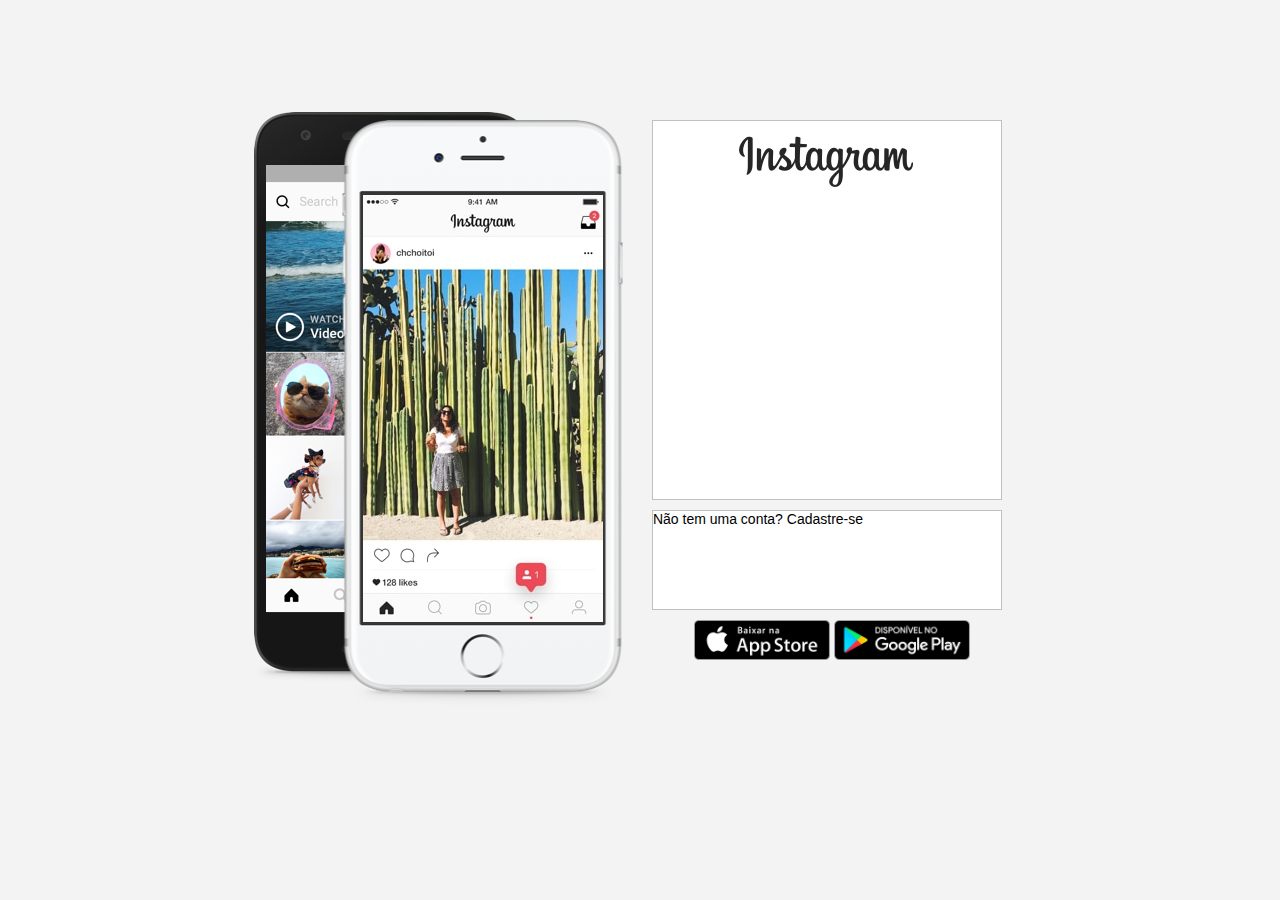
==== index.html @ 13cc534c "Commit Incial" ====
<!DOCTYPE html>
<html>
    <head>
        <meta charset="utf-8">
        <meta name="viewport" content="width=device-width, initial-scale=1.0">
        <link rel="icon" href="favicon.ico">
        <title>Instagram</title>
        <link rel="stylesheet" href="css/estilo.css">
        <script src="js/script.js"></script>

    </head>
    <body>
        <div class="wrapper-instagram">
            <div class="esq">
                <img id="trocarimg" src="" alt="">
            </div>
           <div class="dir">
                <div class="login01">
                    <h1 class="lginst"></h1>
                    
                </div>
                <div class="login02">
                    <p>Não tem uma conta? Cadastre-se</p>
                </div>
                <div class="login03">
                    <img class="icone" src="img/appstore.png" alt="">
                    <img class="icone" src="img/googleplay.png" alt="">
                </div>
           </div>
        </div>

        <script>
            window.onload = function() {

                img01();

            };

        </script>

    </body>
</html>
---- css/estilo.css ----
* {
    padding: 0;
    margin: 0;
    box-sizing: border-box;
    text-decoration: none;
    font-family: sans-serif;
    font-size: 14px;
}
body {
    width: 100%;
    min-height: 100vh;
    background-color: rgb(243, 243, 243);
    margin: 0;
    padding: 0;
    display: flex;
    justify-content: center;
}
div .wrapper-instagram {
    /* display: inline-block; */
}
div .esq {
    width: 454px;
    height: 618px;
    background-image: url("../img/mobile.png");
    display: inline-block;
}
div .dir {
    width: 454px;
    height: 618px;
    display: inline-block;
    position: relative;
    top: 138px;
    margin: -28px;
}
div .esq #trocarimg{
    width: 240px;
    height: 427px;
    position: relative;
    left: 151px;
    top: 100px;
    /* transition: 10s; */
}
div .dir .login01 {
    width: 350px;
    height: 380px;
    background-color: white;
    border: 1px solid silver;
    padding: 15px;
    margin: 10px;
}
div .dir .login01 h1.lginst {
    background-image: url("../img/32f0a4f27407.png");
    background-repeat: no-repeat;
    background-position: 0 -130px;
    height: 51px;
    width: 175px;
    margin: auto;
}


div .dir .login02 {
    width: 350px;
    height: 100px;
    background-color: white;
    border: 1px solid silver;
    position: relative;
    /* left: 10px; */
    margin: 10px;
    /* background-color: rgba(var(--d87,255,255,255),1);
    border: 1px solid rgba(var(--b6a,219,219,219),1); */
}
div .dir .login03 {
    width: 350px;
    height: 100px;
    position: relative;
    /* left: 10px; */
    margin: auto;
}
div .dir .login03 .icone {
    width: 136px;
    height: 40px;
}





/* 
div .logo-instagram {
    background-image: url("../img/32f0a4f27407.png");
    background-repeat: no-repeat;
    display: inline-block;
    margin: 4px 4px;
}


div .logo-instagram li {
    background-position: -429px 0px;
}
.corpo {
    position: relative;
    margin: auto;
} */
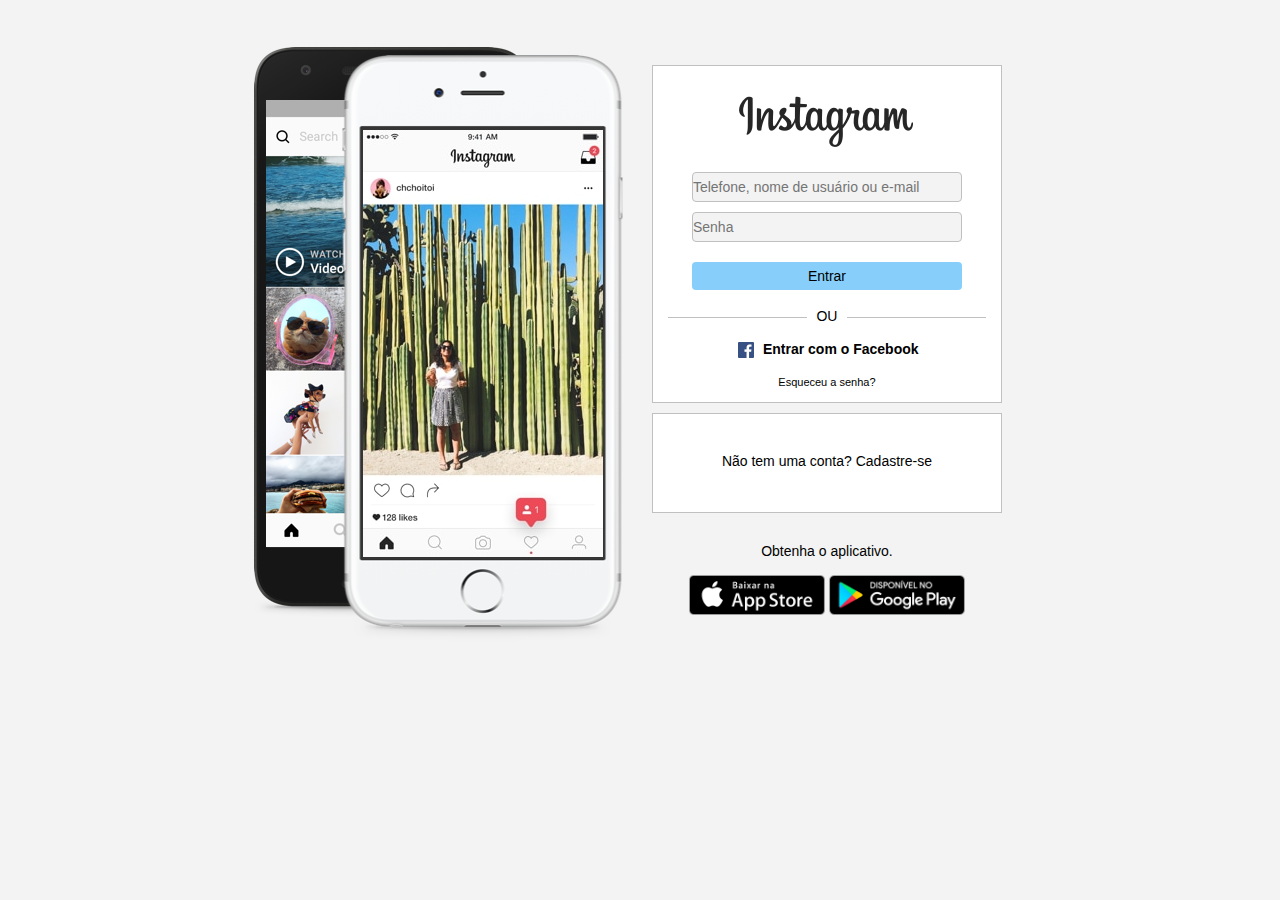
==== commit 0d073209: "Entrega do exercicio" ====
--- a/index.html
+++ b/index.html
@@ -17,12 +17,23 @@
            <div class="dir">
                 <div class="login01">
                     <h1 class="lginst"></h1>
+                    <div class="form-user">
+                        <input class="input-login" type="text" placeholder="Telefone, nome de usuário ou e-mail"> <br>
+                        <input class="input-login" type="password" placeholder="Senha"> <br>
+                        <button>Entrar</button>
+                    </div>
+                    <div class="linha-cinza"></div>
+                    <div class="texto-ou">OU</div>
+
+                    <div class="facebook-logo"></div><h2 class="texto-facebook">Entrar com o Facebook</h2>
                     
+                    <p class="texto-esqueceu">Esqueceu a senha?</p>
                 </div>
                 <div class="login02">
-                    <p>Não tem uma conta? Cadastre-se</p>
+                    <p class="texto-cadastre">Não tem uma conta? Cadastre-se</p>
                 </div>
                 <div class="login03">
+                    <p>Obtenha o aplicativo.</p><br>
                     <img class="icone" src="img/appstore.png" alt="">
                     <img class="icone" src="img/googleplay.png" alt="">
                 </div>
@@ -33,7 +44,7 @@
             window.onload = function() {
 
                 img01();
-
+                
             };
 
         </script>
--- a/css/estilo.css
+++ b/css/estilo.css
@@ -15,8 +15,11 @@
     display: flex;
     justify-content: center;
 }
-div .wrapper-instagram {
+body div.wrapper-instagram {
     /* display: inline-block; */
+    position: relative;
+    top: -55px;
+
 }
 div .esq {
     width: 454px;
@@ -38,11 +41,11 @@
     position: relative;
     left: 151px;
     top: 100px;
-    /* transition: 10s; */
+    /* transition-delay : 1s; */
 }
 div .dir .login01 {
     width: 350px;
-    height: 380px;
+    height: 338px;
     background-color: white;
     border: 1px solid silver;
     padding: 15px;
@@ -55,9 +58,9 @@
     height: 51px;
     width: 175px;
     margin: auto;
+    top: 15px;
+    position: relative;
 }
-
-
 div .dir .login02 {
     width: 350px;
     height: 100px;
@@ -73,15 +76,87 @@
     width: 350px;
     height: 100px;
     position: relative;
-    /* left: 10px; */
-    margin: auto;
+    left: 10px;
+    margin: 0px;
+    text-align: center;
+    top: 20px;
 }
 div .dir .login03 .icone {
     width: 136px;
     height: 40px;
 }
+div .form-user {
+    width: 270px;
+    left: 24px;
+    top: 40px;
+    position: relative;
+}
+div .form-user input.input-login {
+    background-color: rgb(243, 243, 243);
+    color: silver;
+    border: solid 1px silver;
+    height: 30px;
+    line-height: 30px;
+    width: 270px;
+    border-radius: 4px;
+    margin-bottom: 10px;
+}
+div .form-user button{
+    background-color: lightskyblue;
+    border: none;
+    position: absolute;
+    height: 28px;
+    width: 270px;
+    border-radius: 4px;
+    margin-top: 10px;
+    /* right: 22px;
+    top: 2px; */
+ }
 
-
+div .login01 .linha-cinza{
+    height: 1px;
+    background-color: silver;
+    position: relative;
+    top: 105px;
+}
+div .login01 .texto-ou {
+    width: 40px;
+    background-color: white;
+    position: relative;
+    top: 95px;
+    margin: auto;
+    text-align: center;
+}
+div .login01 .facebook-logo{
+    background-image: url("../img/32f0a4f27407.png");
+    background-repeat: no-repeat;
+    background-position: -414px -259px;
+    height: 16px;
+    width: 17px;
+    margin: auto;
+    top: 113px;
+    position: relative;
+    left: -80px;
+}
+div .login01 .texto-facebook{
+    position: relative;
+    top: 96px;
+    left: 95px;
+}
+div .login01 .texto-esqueceu{
+    position: relative;
+    top: 115px;
+    left: 0;
+    font-size: 11px;
+    text-align: center;
+}
+div .login02 .texto-cadastre{
+    position: relative;
+    top: 39px;
+    left: 0;
+    font-size: 14px;
+    text-align: center;
+}
 
 
 
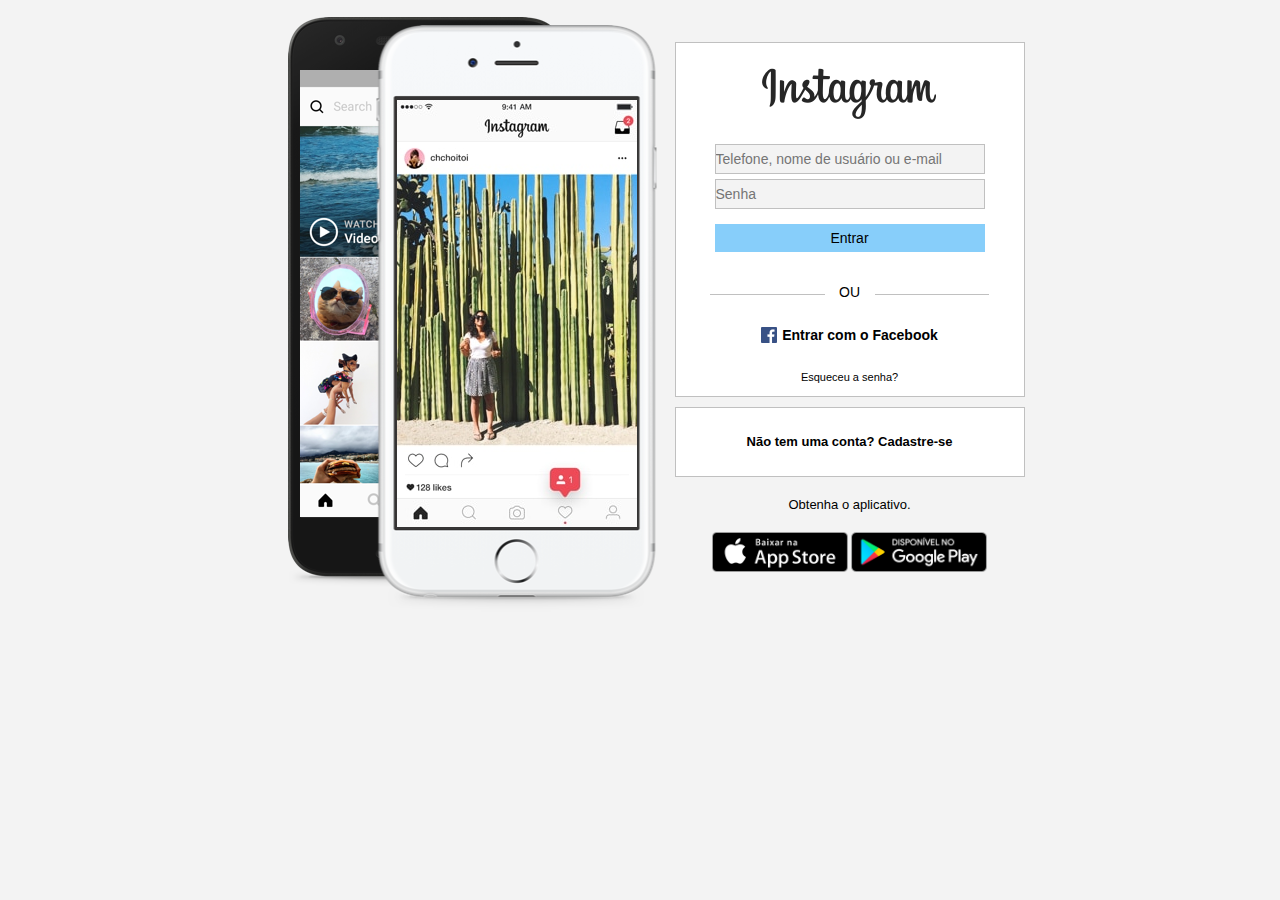
==== commit 1da58bbb: "Entrega do exercicio - atualizado" ====
--- a/index.html
+++ b/index.html
@@ -16,26 +16,33 @@
             </div>
            <div class="dir">
                 <div class="login01">
+
                     <h1 class="lginst"></h1>
+                    
                     <div class="form-user">
-                        <input class="input-login" type="text" placeholder="Telefone, nome de usuário ou e-mail"> <br>
-                        <input class="input-login" type="password" placeholder="Senha"> <br>
-                        <button>Entrar</button>
+                        <form action="" method="post">
+                            <input class="input-login" type="text" placeholder="Telefone, nome de usuário ou e-mail"> <br>
+                            <input class="input-login" type="password" placeholder="Senha"> <br>
+                            <button>Entrar</button>
+                        </form>
                     </div>
+
                     <div class="linha-cinza"></div>
                     <div class="texto-ou">OU</div>
 
-                    <div class="facebook-logo"></div><h2 class="texto-facebook">Entrar com o Facebook</h2>
+                    <div class="facebook-logo"><img src="img/facebook.png"><h2 class="texto-facebook">Entrar com o Facebook</h2></div>
                     
                     <p class="texto-esqueceu">Esqueceu a senha?</p>
                 </div>
                 <div class="login02">
-                    <p class="texto-cadastre">Não tem uma conta? Cadastre-se</p>
+                    <h3 class="texto-cadastre">Não tem uma conta? Cadastre-se</h3>
                 </div>
                 <div class="login03">
-                    <p>Obtenha o aplicativo.</p><br>
-                    <img class="icone" src="img/appstore.png" alt="">
-                    <img class="icone" src="img/googleplay.png" alt="">
+                    <p class="text-get-app">Obtenha o aplicativo.</p>
+                    <div class="img-get-app">
+                        <img class="icone" src="img/appstore.png" alt="">
+                        <img class="icone" src="img/googleplay.png" alt="">
+                    </div>
                 </div>
            </div>
         </div>
--- a/css/estilo.css
+++ b/css/estilo.css
@@ -8,7 +8,7 @@
 }
 body {
     width: 100%;
-    min-height: 100vh;
+    min-height: 10px;
     background-color: rgb(243, 243, 243);
     margin: 0;
     padding: 0;
@@ -16,24 +16,14 @@
     justify-content: center;
 }
 body div.wrapper-instagram {
-    /* display: inline-block; */
-    position: relative;
-    top: -55px;
-
+    display: flex;
+    align-items: center;
+    justify-content: center;
 }
 div .esq {
-    width: 454px;
+    width: 419px;
     height: 618px;
     background-image: url("../img/mobile.png");
-    display: inline-block;
-}
-div .dir {
-    width: 454px;
-    height: 618px;
-    display: inline-block;
-    position: relative;
-    top: 138px;
-    margin: -28px;
 }
 div .esq #trocarimg{
     width: 240px;
@@ -41,15 +31,24 @@
     position: relative;
     left: 151px;
     top: 100px;
-    /* transition-delay : 1s; */
+}
+div .dir {
+    width: 370px;
+    height: 618px;
+    display: flex;
+    flex-direction: column;
+    justify-content: center;
+    align-items: center;
 }
 div .dir .login01 {
     width: 350px;
-    height: 338px;
+    height: 355px;
     background-color: white;
     border: 1px solid silver;
-    padding: 15px;
-    margin: 10px;
+    display: flex;
+    flex-direction: column;
+    /* justify-content: center; */
+    align-items: center;
 }
 div .dir .login01 h1.lginst {
     background-image: url("../img/32f0a4f27407.png");
@@ -57,122 +56,118 @@
     background-position: 0 -130px;
     height: 51px;
     width: 175px;
-    margin: auto;
-    top: 15px;
-    position: relative;
+    margin: 25px 0 25px 0;
 }
-div .dir .login02 {
-    width: 350px;
-    height: 100px;
-    background-color: white;
-    border: 1px solid silver;
-    position: relative;
-    /* left: 10px; */
-    margin: 10px;
-    /* background-color: rgba(var(--d87,255,255,255),1);
-    border: 1px solid rgba(var(--b6a,219,219,219),1); */
+div .dir .login01 .form-user {
+    width: 270px;
+    height: 125px;
 }
-div .dir .login03 {
-    width: 350px;
-    height: 100px;
-    position: relative;
-    left: 10px;
-    margin: 0px;
-    text-align: center;
-    top: 20px;
-}
-div .dir .login03 .icone {
-    width: 136px;
-    height: 40px;
-}
-div .form-user {
-    width: 270px;
-    left: 24px;
-    top: 40px;
-    position: relative;
-}
-div .form-user input.input-login {
+div .dir .login01 .form-user input.input-login {
     background-color: rgb(243, 243, 243);
     color: silver;
     border: solid 1px silver;
     height: 30px;
     line-height: 30px;
     width: 270px;
-    border-radius: 4px;
-    margin-bottom: 10px;
+    margin-bottom: 5px;
 }
-div .form-user button{
+div .dir .login01 .form-user button{
     background-color: lightskyblue;
     border: none;
     position: absolute;
     height: 28px;
     width: 270px;
-    border-radius: 4px;
-    margin-top: 10px;
-    /* right: 22px;
-    top: 2px; */
- }
-
-div .login01 .linha-cinza{
+    margin-top: 10px
+}
+div .dir .login01 .linha-cinza{
     height: 1px;
     background-color: silver;
-    position: relative;
-    top: 105px;
+    width : 80%;
+    margin-top: 25px;
 }
 div .login01 .texto-ou {
-    width: 40px;
+    width: 50px;
     background-color: white;
-    position: relative;
-    top: 95px;
-    margin: auto;
     text-align: center;
+    margin-top: -11px;
 }
 div .login01 .facebook-logo{
-    background-image: url("../img/32f0a4f27407.png");
-    background-repeat: no-repeat;
-    background-position: -414px -259px;
     height: 16px;
-    width: 17px;
-    margin: auto;
-    top: 113px;
-    position: relative;
-    left: -80px;
+    width: 100%;
+    display: flex;
+    justify-content: center;
+    align-items: center;
+    margin-top: 27px;
 }
-div .login01 .texto-facebook{
-    position: relative;
+div .login01 .facebook-logo img {
+    margin-right: 5px;
+}
+div .login01 .facebook-logo .texto-facebook{
+    /* position: relative;
     top: 96px;
-    left: 95px;
+    left: 95px; */
 }
 div .login01 .texto-esqueceu{
-    position: relative;
-    top: 115px;
-    left: 0;
     font-size: 11px;
     text-align: center;
+    margin-top: 28px;
 }
-div .login02 .texto-cadastre{
-    position: relative;
-    top: 39px;
-    left: 0;
-    font-size: 14px;
-    text-align: center;
+div .dir .login02 {
+    width: 350px;
+    height: 70px;
+    background-color: white;
+    border: 1px solid silver;
+    margin-top: 10px;;
+    display: flex;
+    /* flex-direction: column; */
+    justify-content: center;
+    align-items: center;
+}
+div .login02 .texto-cadastre {
+    font-size: 13px;
+}
+div .dir .login03 {
+    width: 350px;
+    height: 100px;
+    display: flex;
+    flex-direction: column;
+    /* justify-content: center; */
+    align-items: center;
+}
+div .dir .login03 .text-get-app {
+    margin: 20px 0 20px 0;
+    font-size: 13px;
+}
+div .dir .login03 .img-get-app {
+    display: inline-block;
+    justify-content: center;
+    align-items: center;
+}
+div .dir .login03 .img-get-app .icone {
+    width: 136px; 
+    height: 40px;
+}
+
+@media (max-width: 768px) {
+    div .dir .login01,
+    div .dir .login02,
+    div .dir .login03 {
+        width: 330px;
+    }
 }
 
 
-
-/* 
-div .logo-instagram {
-    background-image: url("../img/32f0a4f27407.png");
-    background-repeat: no-repeat;
-    display: inline-block;
-    margin: 4px 4px;
+@media (max-width: 740px) {
+    body {
+        background-color: white;
+    }
+    div .esq {
+        display: none;
+    }
+    div .dir .login01,
+    div .dir .login02 {
+        border: 1px solid transparent;
+    }
 }
 
 
-div .logo-instagram li {
-    background-position: -429px 0px;
-}
-.corpo {
-    position: relative;
-    margin: auto;
-} */